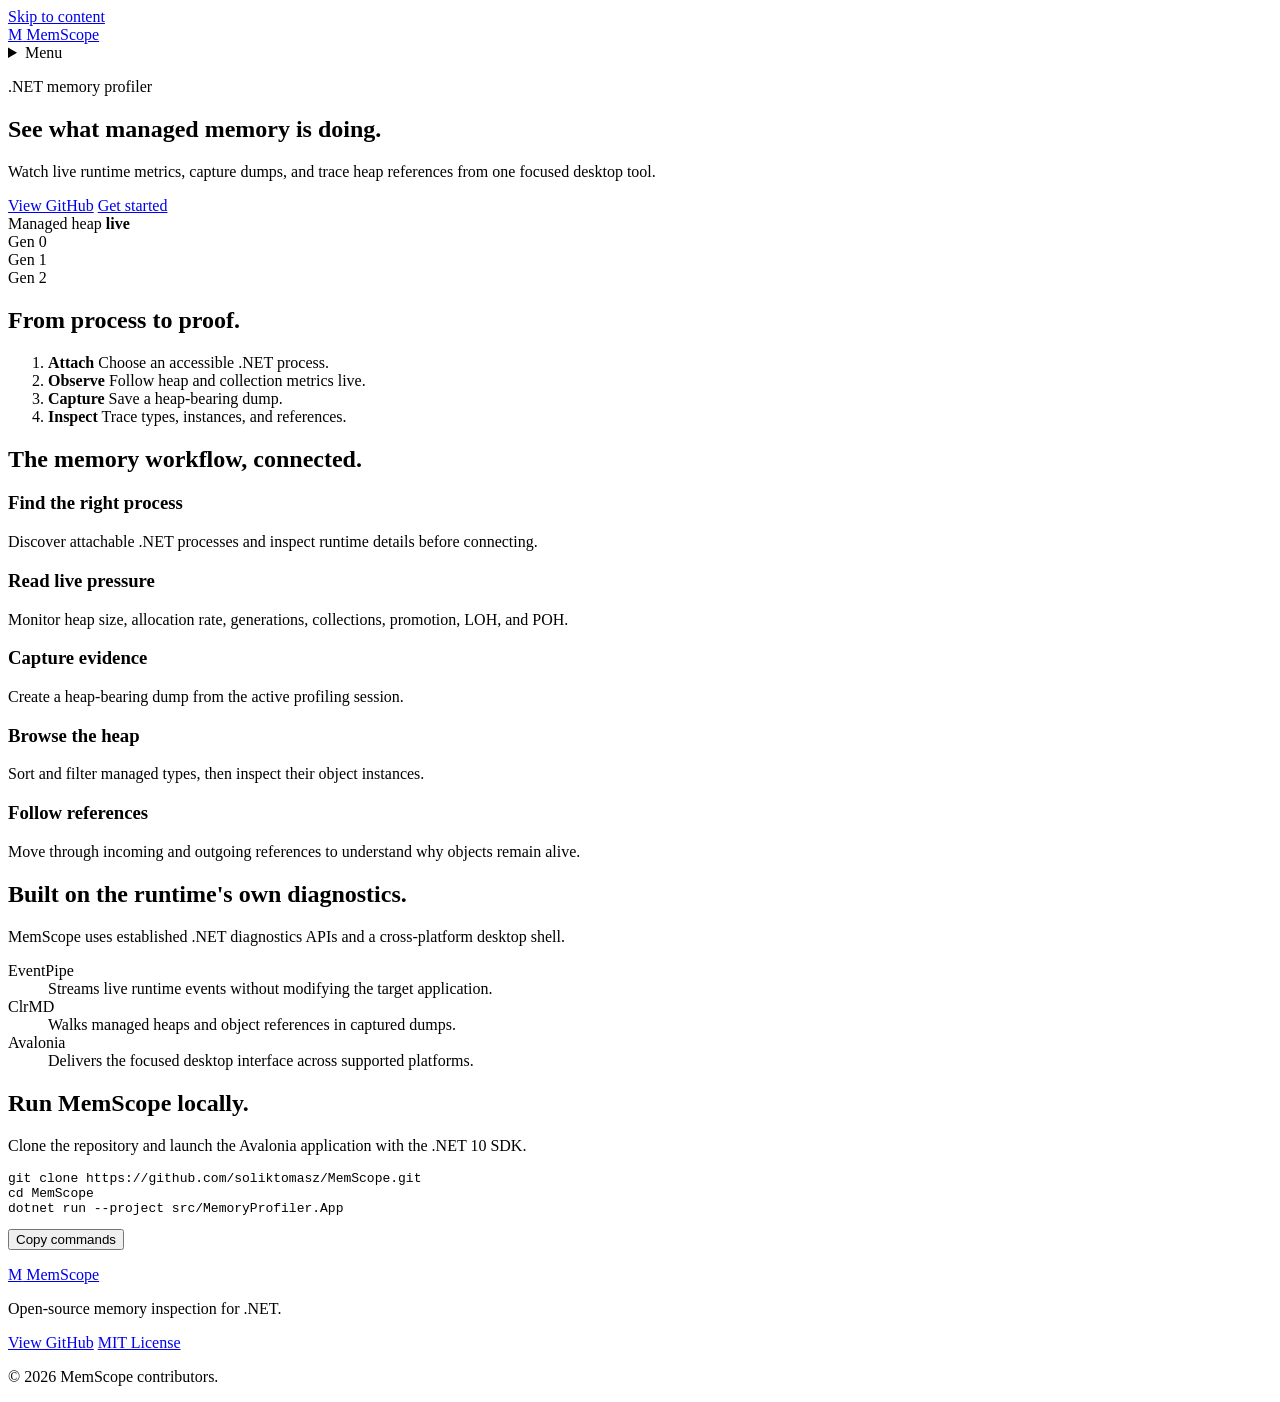
==== docs/index.html @ f099036f "feat: add MemScope website structure" ====
<!doctype html>
<html lang="en">
  <head>
    <meta charset="utf-8">
    <meta name="viewport" content="width=device-width, initial-scale=1">
    <meta
      name="description"
      content="Inspect live .NET memory behavior and analyze managed heap dumps with MemScope."
    >
    <meta
      name="theme-color"
      content="#f5f7fa"
      media="(prefers-color-scheme: light)"
    >
    <meta
      name="theme-color"
      content="#111318"
      media="(prefers-color-scheme: dark)"
    >
    <meta property="og:title" content="MemScope - .NET memory profiler">
    <meta
      property="og:description"
      content="Inspect live .NET memory behavior and analyze managed heap dumps."
    >
    <meta property="og:type" content="website">
    <title>MemScope - .NET memory profiler</title>
    <link rel="icon" href="assets/favicon.svg" type="image/svg+xml">
    <link rel="stylesheet" href="styles.css">
    <script type="module" src="script.js"></script>
  </head>
  <body>
    <a class="skip-link" href="#main-content">Skip to content</a>

    <header class="site-header">
      <nav class="nav shell" aria-label="Primary navigation">
        <a class="brand" href="./" aria-label="MemScope home">
          <span aria-hidden="true">M</span>
          MemScope
        </a>
        <details class="nav-menu">
          <summary>Menu</summary>
          <div class="nav-links">
            <a href="#capabilities">Capabilities</a>
            <a href="#get-started">Get started</a>
            <a
              class="button button-secondary"
              href="https://github.com/soliktomasz/MemScope"
            >View GitHub</a>
          </div>
        </details>
      </nav>
    </header>

    <main id="main-content">
      <section class="hero shell" aria-labelledby="hero-title">
        <div class="hero-copy">
          <p class="eyebrow">.NET memory profiler</p>
          <h1 id="hero-title">See what managed memory is doing.</h1>
          <p class="hero-lede">
            Watch live runtime metrics, capture dumps, and trace heap references
            from one focused desktop tool.
          </p>
          <div class="hero-actions">
            <a
              class="button button-primary"
              href="https://github.com/soliktomasz/MemScope"
            >View GitHub</a>
            <a class="text-link" href="#get-started">Get started</a>
          </div>
        </div>

        <div class="topology" aria-hidden="true">
          <div class="topology-label">
            <span>Managed heap</span>
            <strong>live</strong>
          </div>
          <div class="generation generation-zero">
            <span>Gen 0</span><i></i><i></i><i></i><i></i>
          </div>
          <div class="generation generation-one">
            <span>Gen 1</span><i></i><i></i><i></i>
          </div>
          <div class="generation generation-two">
            <span>Gen 2</span><i></i><i></i>
          </div>
          <div class="reference-line"></div>
        </div>
        <!-- Future media: hero product image, 1600 x 1200. -->
      </section>

      <section class="workflow shell reveal" aria-labelledby="workflow-title">
        <h2 id="workflow-title">From process to proof.</h2>
        <ol>
          <li>
            <strong>Attach</strong>
            <span>Choose an accessible .NET process.</span>
          </li>
          <li>
            <strong>Observe</strong>
            <span>Follow heap and collection metrics live.</span>
          </li>
          <li>
            <strong>Capture</strong>
            <span>Save a heap-bearing dump.</span>
          </li>
          <li>
            <strong>Inspect</strong>
            <span>Trace types, instances, and references.</span>
          </li>
        </ol>
      </section>

      <section
        class="capabilities shell reveal"
        id="capabilities"
        aria-labelledby="capabilities-title"
      >
        <h2 id="capabilities-title">The memory workflow, connected.</h2>
        <div class="capability-grid">
          <article class="capability capability-wide">
            <h3>Find the right process</h3>
            <p>
              Discover attachable .NET processes and inspect runtime details
              before connecting.
            </p>
          </article>
          <article class="capability capability-metric">
            <h3>Read live pressure</h3>
            <p>
              Monitor heap size, allocation rate, generations, collections,
              promotion, LOH, and POH.
            </p>
          </article>
          <article class="capability capability-accent">
            <h3>Capture evidence</h3>
            <p>Create a heap-bearing dump from the active profiling session.</p>
          </article>
          <article class="capability">
            <h3>Browse the heap</h3>
            <p>
              Sort and filter managed types, then inspect their object
              instances.
            </p>
          </article>
          <article class="capability capability-wide">
            <h3>Follow references</h3>
            <p>
              Move through incoming and outgoing references to understand why
              objects remain alive.
            </p>
          </article>
        </div>
        <!-- Future media: heap analysis image, 1600 x 1000. -->
      </section>

      <section class="foundation shell reveal" aria-labelledby="foundation-title">
        <div class="foundation-copy">
          <h2 id="foundation-title">Built on the runtime's own diagnostics.</h2>
          <p>
            MemScope uses established .NET diagnostics APIs and a cross-platform
            desktop shell.
          </p>
        </div>
        <dl class="foundation-facts">
          <div>
            <dt>EventPipe</dt>
            <dd>
              Streams live runtime events without modifying the target
              application.
            </dd>
          </div>
          <div>
            <dt>ClrMD</dt>
            <dd>Walks managed heaps and object references in captured dumps.</dd>
          </div>
          <div>
            <dt>Avalonia</dt>
            <dd>
              Delivers the focused desktop interface across supported platforms.
            </dd>
          </div>
        </dl>
      </section>

      <section
        class="get-started shell reveal"
        id="get-started"
        aria-labelledby="get-started-title"
      >
        <div>
          <h2 id="get-started-title">Run MemScope locally.</h2>
          <p>
            Clone the repository and launch the Avalonia application with the
            .NET 10 SDK.
          </p>
        </div>
        <div class="command-panel">
          <pre tabindex="0" data-copy-source><code>git clone https://github.com/soliktomasz/MemScope.git
cd MemScope
dotnet run --project src/MemoryProfiler.App</code></pre>
          <button
            class="button button-secondary"
            type="button"
            data-copy-button
            aria-describedby="copy-status"
          >Copy commands</button>
          <p class="copy-status" id="copy-status" aria-live="polite"></p>
        </div>
      </section>
    </main>

    <footer class="site-footer shell">
      <div>
        <a class="brand" href="./">
          <span aria-hidden="true">M</span>
          MemScope
        </a>
        <p>Open-source memory inspection for .NET.</p>
      </div>
      <div class="footer-links">
        <a href="https://github.com/soliktomasz/MemScope">View GitHub</a>
        <a href="https://github.com/soliktomasz/MemScope/blob/main/LICENSE.md">MIT License</a>
      </div>
      <p class="copyright">© <span data-year>2026</span> MemScope contributors.</p>
    </footer>
  </body>
</html>
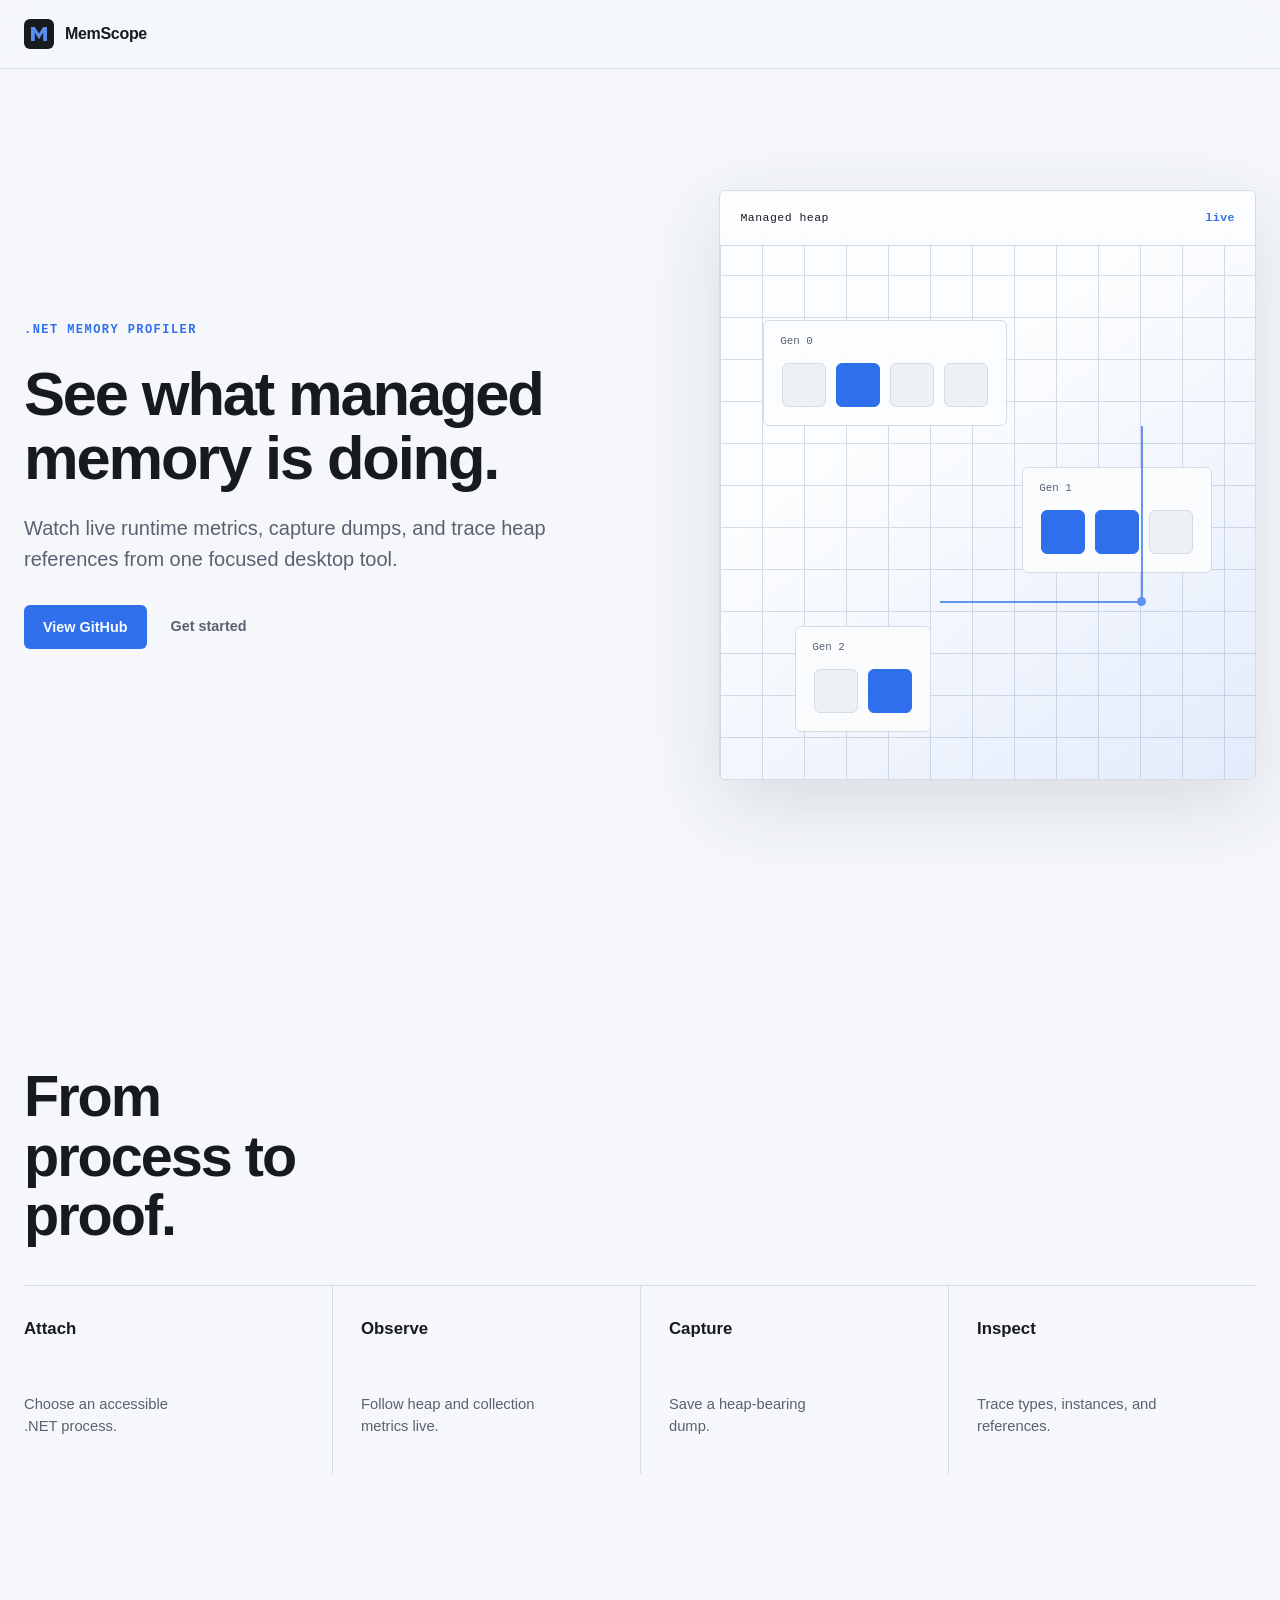
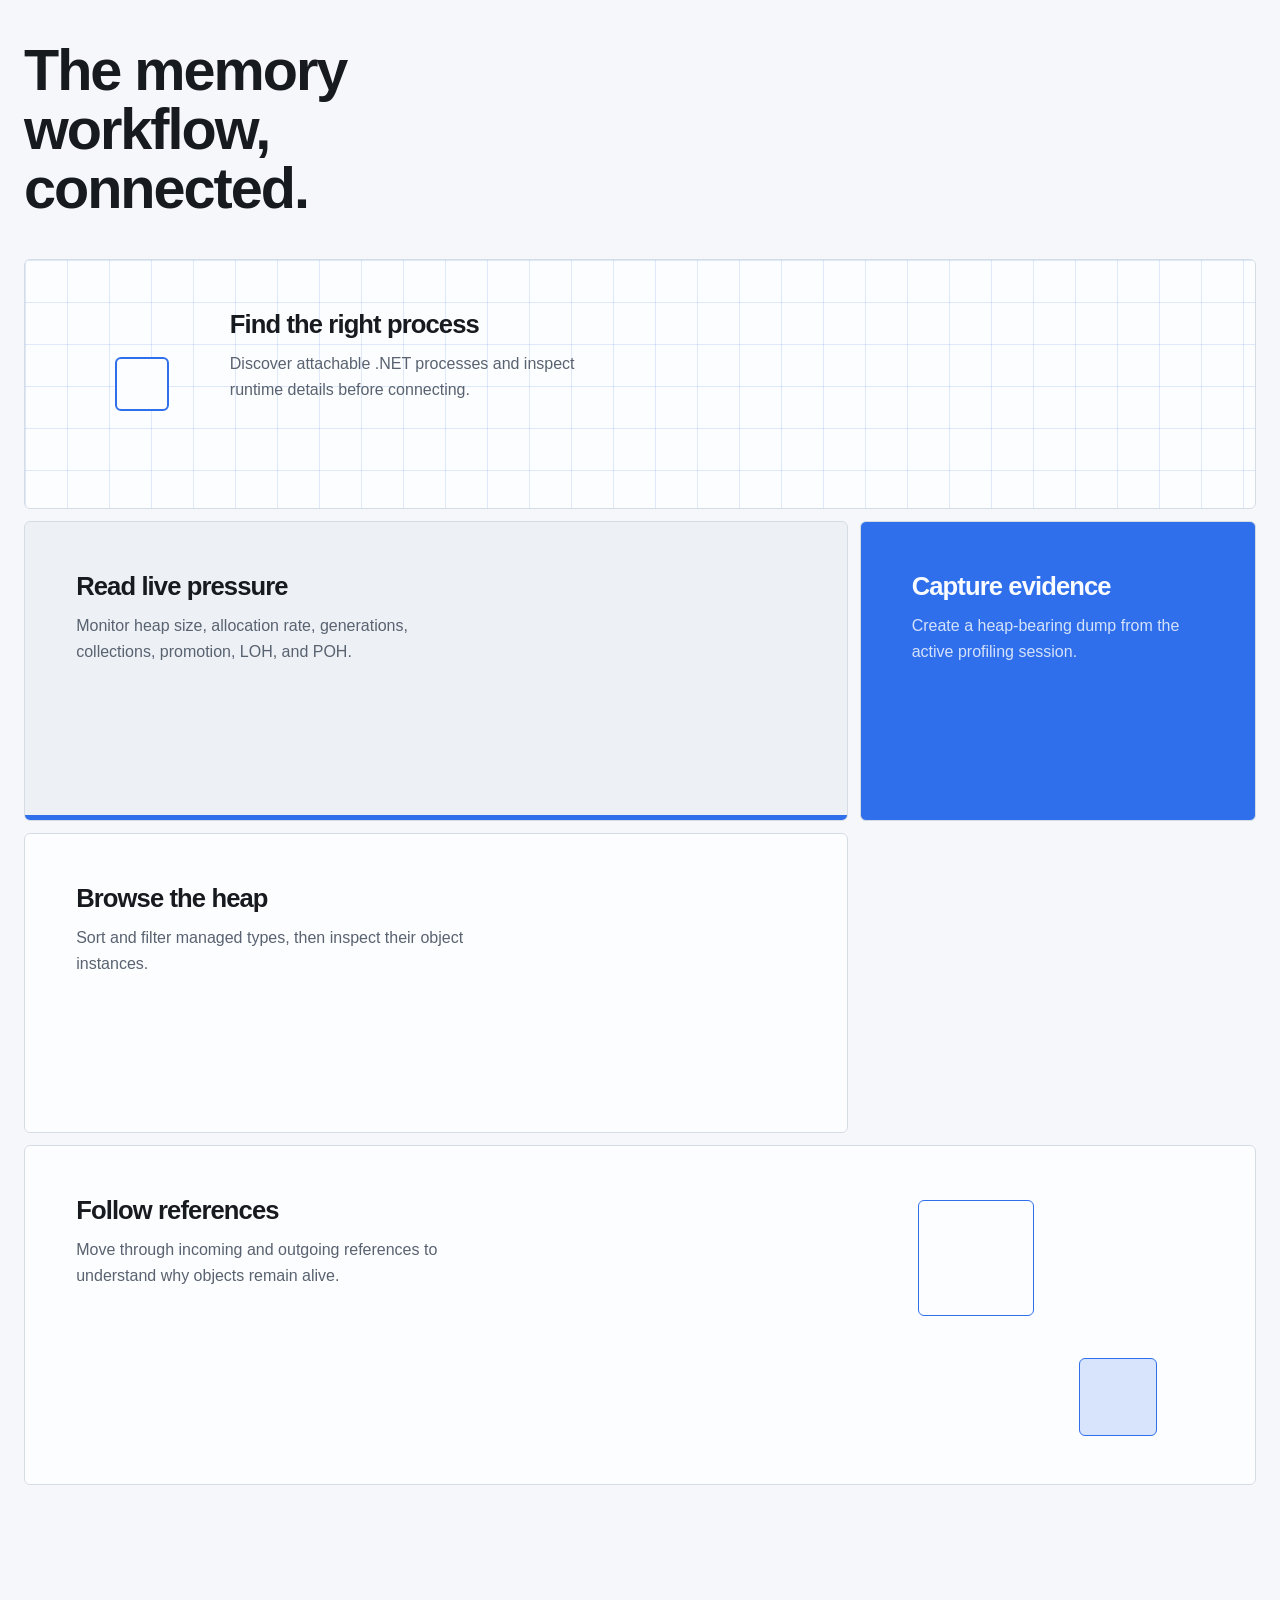
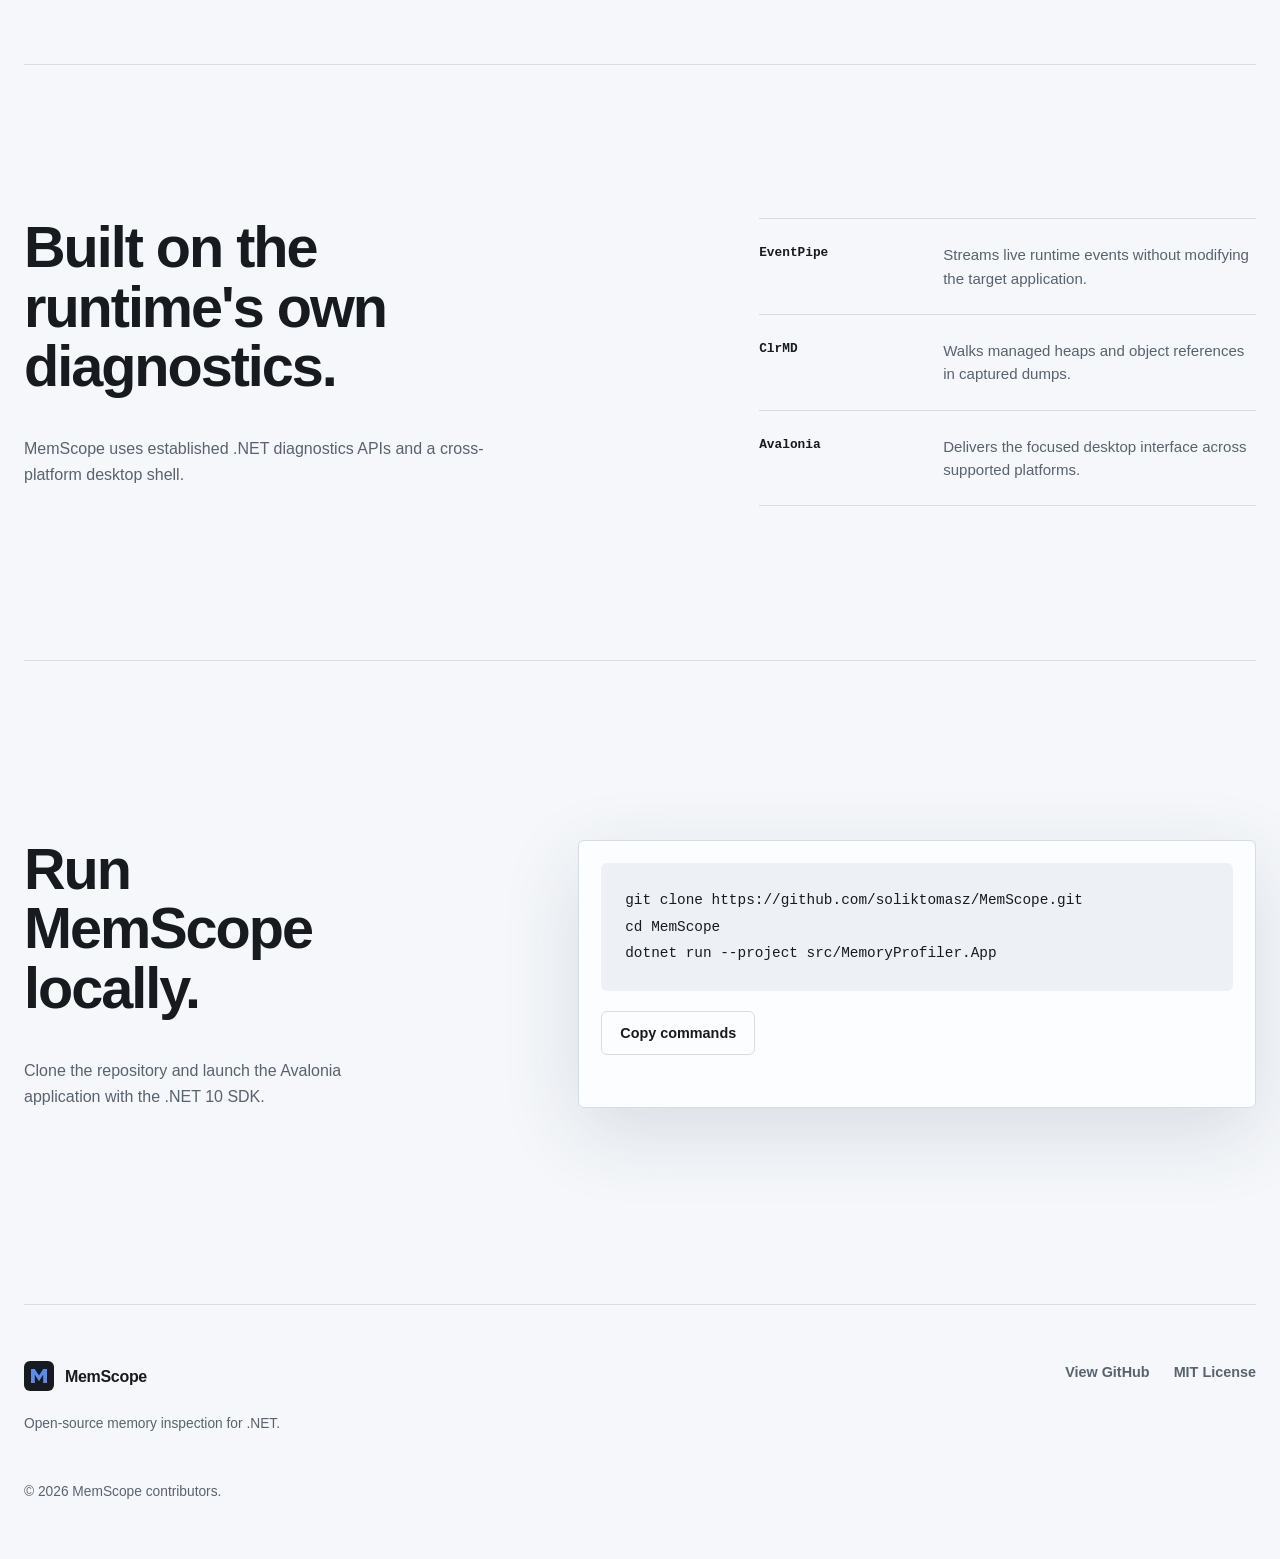
==== commit c85f48bf: "Add MemScope application and website branding assets" ====
--- a/docs/index.html
+++ b/docs/index.html
@@ -34,7 +34,7 @@
     <header class="site-header">
       <nav class="nav shell" aria-label="Primary navigation">
         <a class="brand" href="./" aria-label="MemScope home">
-          <span aria-hidden="true">M</span>
+          <img src="assets/favicon.svg" width="30" height="30" alt="" aria-hidden="true">
           MemScope
         </a>
         <details class="nav-menu">
@@ -212,7 +212,7 @@
     <footer class="site-footer shell">
       <div>
         <a class="brand" href="./">
-          <span aria-hidden="true">M</span>
+          <img src="assets/favicon.svg" width="30" height="30" alt="" aria-hidden="true">
           MemScope
         </a>
         <p>Open-source memory inspection for .NET.</p>
--- a/docs/styles.css
+++ b/docs/styles.css
@@ -0,0 +1,924 @@
+:root {
+  color-scheme: light dark;
+  --background: #f5f7fa;
+  --surface: #fcfdfe;
+  --surface-subtle: #edf1f5;
+  --border: #d6dce4;
+  --text: #171a1f;
+  --muted: #596270;
+  --accent: #2f6feb;
+  --accent-contrast: #f9fbff;
+  --shadow: 0 24px 80px rgb(46 64 91 / 0.14);
+  --radius: 6px;
+  --shell: min(1280px, calc(100% - 48px));
+  font-family: "Avenir Next", Avenir, "Segoe UI Variable", "Segoe UI", sans-serif;
+}
+
+@media (prefers-color-scheme: dark) {
+  :root {
+    --background: #111318;
+    --surface: #191c22;
+    --surface-subtle: #232730;
+    --border: #373d48;
+    --text: #f1f4f7;
+    --muted: #aab3bf;
+    --accent: #5b8def;
+    --accent-contrast: #0e172a;
+    --shadow: 0 24px 80px rgb(2 6 16 / 0.34);
+  }
+}
+
+*,
+*::before,
+*::after {
+  box-sizing: border-box;
+}
+
+html {
+  scroll-behavior: smooth;
+}
+
+body {
+  margin: 0;
+  overflow-x: hidden;
+  background: var(--background);
+  color: var(--text);
+  font-size: 16px;
+  line-height: 1.6;
+  text-rendering: optimizeLegibility;
+}
+
+a {
+  color: inherit;
+}
+
+button,
+summary {
+  color: inherit;
+  font: inherit;
+}
+
+button,
+a,
+summary {
+  -webkit-tap-highlight-color: transparent;
+}
+
+h1,
+h2,
+h3,
+p,
+ol,
+dl,
+dd {
+  margin-top: 0;
+}
+
+h1,
+h2,
+h3 {
+  letter-spacing: -0.035em;
+  line-height: 1.03;
+}
+
+h1 {
+  max-width: 16ch;
+  margin-bottom: 24px;
+  font-size: clamp(3.25rem, 4.8vw, 5rem);
+  font-weight: 650;
+}
+
+h2 {
+  margin-bottom: 40px;
+  font-size: clamp(2.25rem, 4.5vw, 4.75rem);
+  font-weight: 620;
+}
+
+h3 {
+  margin-bottom: 14px;
+  font-size: clamp(1.35rem, 2vw, 2rem);
+  font-weight: 620;
+}
+
+p {
+  color: var(--muted);
+}
+
+::selection {
+  background: var(--accent);
+  color: var(--accent-contrast);
+}
+
+.shell {
+  width: var(--shell);
+  margin-inline: auto;
+}
+
+:focus-visible {
+  outline: 3px solid var(--accent);
+  outline-offset: 4px;
+}
+
+.skip-link {
+  position: fixed;
+  top: 12px;
+  left: 12px;
+  z-index: 3;
+  padding: 10px 14px;
+  border-radius: var(--radius);
+  background: var(--accent);
+  color: var(--accent-contrast);
+  font-weight: 650;
+  text-decoration: none;
+  transform: translateY(-160%);
+}
+
+.skip-link:focus {
+  transform: translateY(0);
+}
+
+.site-header {
+  position: relative;
+  z-index: 2;
+  border-bottom: 1px solid var(--border);
+  background: color-mix(in srgb, var(--background) 88%, transparent);
+  backdrop-filter: blur(16px);
+}
+
+.nav {
+  display: flex;
+  min-height: 68px;
+  align-items: center;
+  justify-content: space-between;
+}
+
+.brand {
+  display: inline-flex;
+  align-items: center;
+  gap: 11px;
+  color: var(--text);
+  font-size: 1rem;
+  font-weight: 700;
+  letter-spacing: -0.02em;
+  text-decoration: none;
+}
+
+.brand img {
+  display: block;
+  width: 30px;
+  height: 30px;
+  border-radius: var(--radius);
+}
+
+.nav-menu summary {
+  display: none;
+}
+
+.nav-links {
+  display: flex;
+  align-items: center;
+  gap: 30px;
+}
+
+details:not([open]) > .nav-links {
+  display: flex;
+}
+
+.nav-links > a:not(.button),
+.footer-links a,
+.text-link {
+  color: var(--muted);
+  font-size: 0.9rem;
+  font-weight: 600;
+  text-decoration: none;
+  transition: color 180ms ease;
+}
+
+.nav-links > a:not(.button):hover,
+.footer-links a:hover,
+.text-link:hover {
+  color: var(--text);
+}
+
+.button {
+  display: inline-flex;
+  min-height: 44px;
+  align-items: center;
+  justify-content: center;
+  padding: 0 18px;
+  border: 1px solid transparent;
+  border-radius: var(--radius);
+  font-size: 0.9rem;
+  font-weight: 680;
+  line-height: 1;
+  text-decoration: none;
+  white-space: nowrap;
+  cursor: pointer;
+  transition:
+    transform 180ms cubic-bezier(0.16, 1, 0.3, 1),
+    background-color 180ms ease,
+    border-color 180ms ease,
+    color 180ms ease;
+}
+
+.button:hover {
+  transform: translateY(-2px);
+}
+
+.button:active {
+  transform: translateY(1px);
+}
+
+.button-primary {
+  background: var(--accent);
+  color: var(--accent-contrast);
+}
+
+.button-primary:hover {
+  background: color-mix(in srgb, var(--accent) 88%, var(--text));
+}
+
+.button-secondary {
+  border-color: var(--border);
+  background: var(--surface);
+  color: var(--text);
+}
+
+.button-secondary:hover {
+  border-color: color-mix(in srgb, var(--accent) 55%, var(--border));
+  background: var(--surface-subtle);
+}
+
+.hero {
+  display: grid;
+  min-height: calc(100dvh - 68px);
+  grid-template-columns: minmax(0, 1.05fr) minmax(360px, 0.95fr);
+  align-items: center;
+  gap: clamp(48px, 8vw, 112px);
+  padding-block: clamp(56px, 8vh, 88px);
+}
+
+.eyebrow {
+  margin-bottom: 22px;
+  color: var(--accent);
+  font-family: "SFMono-Regular", Consolas, "Liberation Mono", monospace;
+  font-size: 0.75rem;
+  font-weight: 700;
+  letter-spacing: 0.12em;
+  text-transform: uppercase;
+}
+
+.hero-lede {
+  max-width: 52ch;
+  margin-bottom: 30px;
+  font-size: clamp(1.05rem, 1.6vw, 1.25rem);
+  line-height: 1.55;
+}
+
+.hero-actions {
+  display: flex;
+  align-items: center;
+  gap: 24px;
+}
+
+.hero-copy > * {
+  animation: hero-enter 700ms cubic-bezier(0.16, 1, 0.3, 1) both;
+}
+
+.hero-copy > :nth-child(2) {
+  animation-delay: 60ms;
+}
+
+.hero-copy > :nth-child(3) {
+  animation-delay: 120ms;
+}
+
+.hero-copy > :nth-child(4) {
+  animation-delay: 180ms;
+}
+
+@keyframes hero-enter {
+  from {
+    opacity: 0;
+    transform: translateY(20px);
+  }
+}
+
+.topology {
+  position: relative;
+  isolation: isolate;
+  min-height: min(590px, 66dvh);
+  overflow: hidden;
+  border: 1px solid var(--border);
+  border-radius: var(--radius);
+  background:
+    linear-gradient(var(--border) 1px, transparent 1px),
+    linear-gradient(90deg, var(--border) 1px, transparent 1px),
+    var(--surface);
+  background-size: 42px 42px;
+  box-shadow: var(--shadow);
+  animation: hero-enter 800ms 120ms cubic-bezier(0.16, 1, 0.3, 1) both;
+}
+
+.topology::before {
+  position: absolute;
+  inset: 0;
+  z-index: -1;
+  background: linear-gradient(145deg, transparent 35%, color-mix(in srgb, var(--accent) 12%, transparent));
+  content: "";
+}
+
+.topology-label {
+  display: flex;
+  align-items: center;
+  justify-content: space-between;
+  padding: 18px 20px;
+  border-bottom: 1px solid var(--border);
+  background: color-mix(in srgb, var(--surface) 90%, transparent);
+  font-family: "SFMono-Regular", Consolas, "Liberation Mono", monospace;
+  font-size: 0.72rem;
+  letter-spacing: 0.04em;
+}
+
+.topology-label strong {
+  color: var(--accent);
+  font-weight: 700;
+}
+
+.generation {
+  position: absolute;
+  display: grid;
+  grid-template-columns: repeat(4, 1fr);
+  gap: 10px;
+  padding: 42px 18px 18px;
+  border: 1px solid var(--border);
+  border-radius: var(--radius);
+  background: color-mix(in srgb, var(--surface) 92%, transparent);
+}
+
+.generation span {
+  position: absolute;
+  top: 12px;
+  left: 16px;
+  color: var(--muted);
+  font-family: "SFMono-Regular", Consolas, "Liberation Mono", monospace;
+  font-size: 0.68rem;
+}
+
+.generation i {
+  display: block;
+  width: clamp(26px, 4vw, 44px);
+  aspect-ratio: 1;
+  border: 1px solid var(--border);
+  border-radius: var(--radius);
+  background: var(--surface-subtle);
+}
+
+.generation i:nth-of-type(2),
+.generation-one i:nth-of-type(1),
+.generation-two i:nth-of-type(2) {
+  border-color: var(--accent);
+  background: var(--accent);
+}
+
+.generation-zero {
+  top: 22%;
+  left: 8%;
+}
+
+.generation-one {
+  top: 47%;
+  right: 8%;
+  grid-template-columns: repeat(3, 1fr);
+}
+
+.generation-two {
+  bottom: 8%;
+  left: 14%;
+  grid-template-columns: repeat(2, 1fr);
+}
+
+.reference-line {
+  position: absolute;
+  top: 40%;
+  left: 41%;
+  width: 38%;
+  height: 30%;
+  border-right: 2px solid var(--accent);
+  border-bottom: 2px solid var(--accent);
+  opacity: 0.72;
+}
+
+.reference-line::after {
+  position: absolute;
+  right: -5px;
+  bottom: -5px;
+  width: 9px;
+  height: 9px;
+  border-radius: 50%;
+  background: var(--accent);
+  content: "";
+}
+
+.workflow,
+.capabilities,
+.foundation,
+.get-started {
+  scroll-margin-top: 24px;
+}
+
+.workflow {
+  padding-block: clamp(96px, 13vw, 168px);
+}
+
+.workflow h2 {
+  max-width: 10ch;
+}
+
+.workflow ol {
+  display: grid;
+  margin: 0;
+  padding: 0;
+  grid-template-columns: repeat(4, 1fr);
+  border-top: 1px solid var(--border);
+  list-style: none;
+}
+
+.workflow li {
+  min-height: 188px;
+  padding: 30px 28px 24px 0;
+}
+
+.workflow li + li {
+  padding-left: 28px;
+  border-left: 1px solid var(--border);
+}
+
+.workflow strong,
+.workflow span {
+  display: block;
+}
+
+.workflow strong {
+  margin-bottom: 50px;
+  font-size: 1.05rem;
+}
+
+.workflow span {
+  max-width: 22ch;
+  color: var(--muted);
+  font-size: 0.92rem;
+  line-height: 1.5;
+}
+
+.capabilities {
+  padding-bottom: clamp(112px, 14vw, 184px);
+}
+
+.capabilities > h2 {
+  max-width: 12ch;
+}
+
+.capability-grid {
+  display: grid;
+  grid-auto-flow: dense;
+  grid-template-columns: 1.35fr 0.65fr;
+  gap: 12px;
+}
+
+.capability {
+  position: relative;
+  min-height: 300px;
+  overflow: hidden;
+  padding: clamp(28px, 4vw, 52px);
+  border: 1px solid var(--border);
+  border-radius: var(--radius);
+  background: var(--surface);
+}
+
+.capability p {
+  max-width: 45ch;
+  margin-bottom: 0;
+}
+
+.capability-wide {
+  grid-column: span 2;
+  min-height: 250px;
+}
+
+.capability-wide:first-child {
+  padding-left: clamp(28px, 16vw, 210px);
+  background:
+    linear-gradient(90deg, color-mix(in srgb, var(--accent) 14%, transparent) 1px, transparent 1px),
+    linear-gradient(color-mix(in srgb, var(--accent) 14%, transparent) 1px, transparent 1px),
+    var(--surface);
+  background-position: 42px 42px;
+  background-size: 42px 42px;
+}
+
+.capability-wide:first-child::before {
+  position: absolute;
+  top: 50%;
+  left: clamp(28px, 7vw, 90px);
+  width: 54px;
+  height: 54px;
+  border: 2px solid var(--accent);
+  border-radius: var(--radius);
+  background: var(--surface);
+  content: "";
+  transform: translateY(-50%);
+}
+
+.capability-metric {
+  background: var(--surface-subtle);
+}
+
+.capability-metric::after {
+  position: absolute;
+  right: 0;
+  bottom: 0;
+  left: 0;
+  height: 5px;
+  background: var(--accent);
+  content: "";
+}
+
+.capability-accent {
+  background: var(--accent);
+  color: var(--accent-contrast);
+}
+
+.capability-accent p {
+  color: color-mix(in srgb, var(--accent-contrast) 82%, transparent);
+}
+
+.capability-wide:last-child {
+  min-height: 340px;
+  padding-right: min(44vw, 540px);
+}
+
+.capability-wide:last-child::before,
+.capability-wide:last-child::after {
+  position: absolute;
+  border: 1px solid var(--accent);
+  border-radius: var(--radius);
+  content: "";
+}
+
+.capability-wide:last-child::before {
+  top: 54px;
+  right: 18%;
+  width: 116px;
+  height: 116px;
+}
+
+.capability-wide:last-child::after {
+  right: 8%;
+  bottom: 48px;
+  width: 78px;
+  height: 78px;
+  background: color-mix(in srgb, var(--accent) 18%, transparent);
+}
+
+.foundation {
+  display: grid;
+  padding-block: clamp(96px, 12vw, 160px);
+  grid-template-columns: minmax(0, 1.1fr) minmax(360px, 0.9fr);
+  gap: clamp(48px, 10vw, 144px);
+  border-top: 1px solid var(--border);
+}
+
+.foundation-copy h2 {
+  max-width: 13ch;
+}
+
+.foundation-copy p {
+  max-width: 54ch;
+  margin-bottom: 0;
+}
+
+.foundation-facts {
+  margin: 0;
+  border-top: 1px solid var(--border);
+}
+
+.foundation-facts div {
+  display: grid;
+  padding-block: 24px;
+  grid-template-columns: 120px 1fr;
+  gap: 24px;
+  border-bottom: 1px solid var(--border);
+}
+
+.foundation-facts dt {
+  color: var(--text);
+  font-family: "SFMono-Regular", Consolas, "Liberation Mono", monospace;
+  font-size: 0.8rem;
+  font-weight: 700;
+}
+
+.foundation-facts dd {
+  color: var(--muted);
+  font-size: 0.94rem;
+  line-height: 1.55;
+}
+
+.get-started {
+  display: grid;
+  padding-block: clamp(112px, 14vw, 180px);
+  grid-template-columns: minmax(0, 0.8fr) minmax(420px, 1.2fr);
+  gap: clamp(40px, 8vw, 112px);
+  border-top: 1px solid var(--border);
+}
+
+.get-started h2 {
+  max-width: 10ch;
+}
+
+.get-started > div > p {
+  max-width: 40ch;
+}
+
+.command-panel {
+  position: relative;
+  align-self: start;
+  padding: 22px;
+  border: 1px solid var(--border);
+  border-radius: var(--radius);
+  background: var(--surface);
+  box-shadow: var(--shadow);
+}
+
+.command-panel pre {
+  margin: 0 0 20px;
+  overflow-x: auto;
+  padding: 24px;
+  border-radius: var(--radius);
+  background: var(--surface-subtle);
+  color: var(--text);
+  font-family: "SFMono-Regular", Consolas, "Liberation Mono", monospace;
+  font-size: clamp(0.75rem, 1.2vw, 0.9rem);
+  line-height: 1.85;
+}
+
+.copy-status {
+  min-height: 1.5em;
+  margin: 10px 0 0;
+  font-size: 0.82rem;
+}
+
+.site-footer {
+  display: grid;
+  padding-block: 56px;
+  grid-template-columns: 1fr auto;
+  gap: 32px;
+  border-top: 1px solid var(--border);
+}
+
+.site-footer p {
+  margin: 14px 0 0;
+  font-size: 0.86rem;
+}
+
+.footer-links {
+  display: flex;
+  align-items: start;
+  gap: 24px;
+}
+
+.copyright {
+  grid-column: 1 / -1;
+}
+
+.error-page {
+  display: flex;
+  min-height: calc(100dvh - 68px);
+  flex-direction: column;
+  align-items: flex-start;
+  justify-content: center;
+  padding-block: 64px;
+}
+
+.error-page h1 {
+  max-width: 11ch;
+}
+
+.error-page > p:not(.eyebrow) {
+  max-width: 42ch;
+  margin-bottom: 30px;
+  font-size: 1.08rem;
+}
+
+.is-reveal-ready {
+  opacity: 0;
+  transform: translateY(20px);
+}
+
+.is-reveal-ready.is-visible {
+  opacity: 1;
+  transform: translateY(0);
+  transition:
+    opacity 600ms cubic-bezier(0.16, 1, 0.3, 1),
+    transform 600ms cubic-bezier(0.16, 1, 0.3, 1);
+}
+
+@media (max-width: 900px) {
+  .hero,
+  .foundation,
+  .get-started {
+    grid-template-columns: minmax(0, 1fr);
+  }
+
+  .hero {
+    gap: 56px;
+  }
+
+  .foundation,
+  .get-started {
+    gap: 48px;
+  }
+}
+
+@media (max-width: 767px) {
+  :root {
+    --shell: min(calc(100% - 32px), 1280px);
+  }
+
+  h1 {
+    max-width: 11ch;
+    font-size: clamp(2.7rem, 14vw, 4.4rem);
+  }
+
+  h2 {
+    margin-bottom: 30px;
+    font-size: clamp(2.1rem, 11vw, 3.5rem);
+  }
+
+  .site-header {
+    backdrop-filter: none;
+  }
+
+  .nav-menu {
+    position: relative;
+  }
+
+  .nav-menu summary {
+    display: block;
+    min-width: 68px;
+    padding: 10px 0;
+    font-size: 0.9rem;
+    font-weight: 650;
+    text-align: right;
+    cursor: pointer;
+    list-style: none;
+  }
+
+  .nav-menu summary::-webkit-details-marker {
+    display: none;
+  }
+
+  .nav-menu:not([open]) .nav-links {
+    display: none;
+  }
+
+  .nav-links {
+    position: absolute;
+    top: 51px;
+    right: 0;
+    display: grid;
+    width: min(260px, calc(100vw - 32px));
+    gap: 0;
+    padding: 10px;
+    border: 1px solid var(--border);
+    border-radius: var(--radius);
+    background: var(--surface);
+    box-shadow: var(--shadow);
+  }
+
+  .nav-links > a:not(.button) {
+    padding: 12px 10px;
+  }
+
+  .nav-links .button {
+    margin-top: 8px;
+  }
+
+  .hero,
+  .foundation,
+  .get-started {
+    grid-template-columns: minmax(0, 1fr);
+  }
+
+  .hero {
+    min-height: 100dvh;
+    gap: 56px;
+    padding-block: 64px;
+  }
+
+  .topology {
+    min-height: 460px;
+  }
+
+  .generation i {
+    width: clamp(22px, 8vw, 38px);
+  }
+
+  .workflow ol {
+    grid-template-columns: 1fr;
+  }
+
+  .workflow li,
+  .workflow li + li {
+    display: grid;
+    min-height: auto;
+    padding: 24px 0;
+    grid-template-columns: 96px 1fr;
+    border-left: 0;
+    border-bottom: 1px solid var(--border);
+  }
+
+  .workflow strong {
+    margin-bottom: 0;
+  }
+
+  .capability-grid {
+    grid-template-columns: 1fr;
+  }
+
+  .capability,
+  .capability-wide {
+    min-height: 260px;
+    grid-column: auto;
+  }
+
+  .capability-wide:first-child {
+    padding: 112px 28px 28px;
+  }
+
+  .capability-wide:first-child::before {
+    top: 32px;
+    left: 28px;
+    transform: none;
+  }
+
+  .capability-wide:last-child {
+    min-height: 390px;
+    padding: 28px;
+  }
+
+  .capability-wide:last-child::before {
+    top: auto;
+    right: 24%;
+    bottom: 40px;
+  }
+
+  .capability-wide:last-child::after {
+    right: 8%;
+    bottom: 24px;
+  }
+
+  .foundation-facts div {
+    grid-template-columns: 86px 1fr;
+    gap: 18px;
+  }
+
+  .command-panel {
+    padding: 12px;
+  }
+
+  .command-panel pre {
+    padding: 18px;
+  }
+
+  .site-footer {
+    grid-template-columns: 1fr;
+  }
+
+  .footer-links {
+    flex-direction: column;
+    gap: 12px;
+  }
+
+  .copyright {
+    grid-column: auto;
+  }
+}
+
+@media (prefers-reduced-motion: reduce) {
+  html {
+    scroll-behavior: auto;
+  }
+
+  *,
+  *::before,
+  *::after {
+    animation-duration: 0.01ms !important;
+    animation-iteration-count: 1 !important;
+    transition-duration: 0.01ms !important;
+  }
+
+  .is-reveal-ready {
+    opacity: 1;
+    transform: none;
+  }
+}
